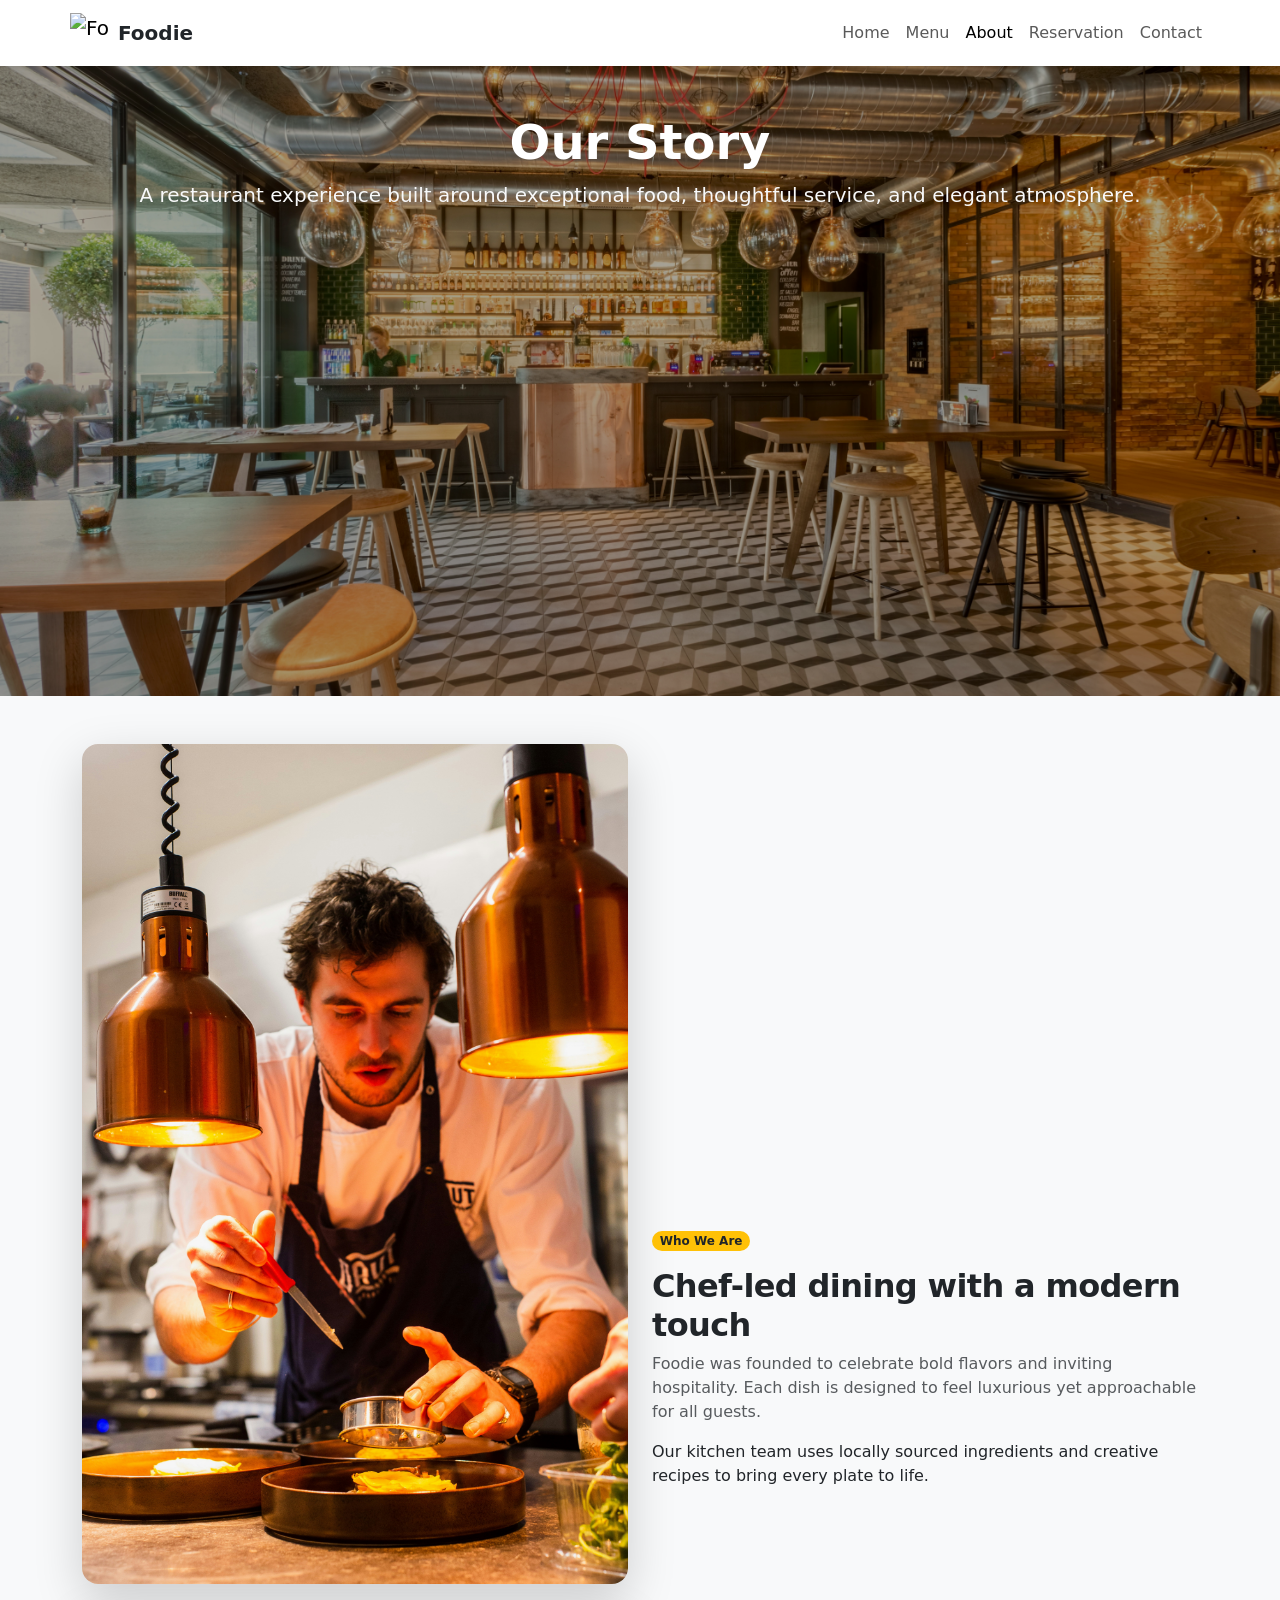
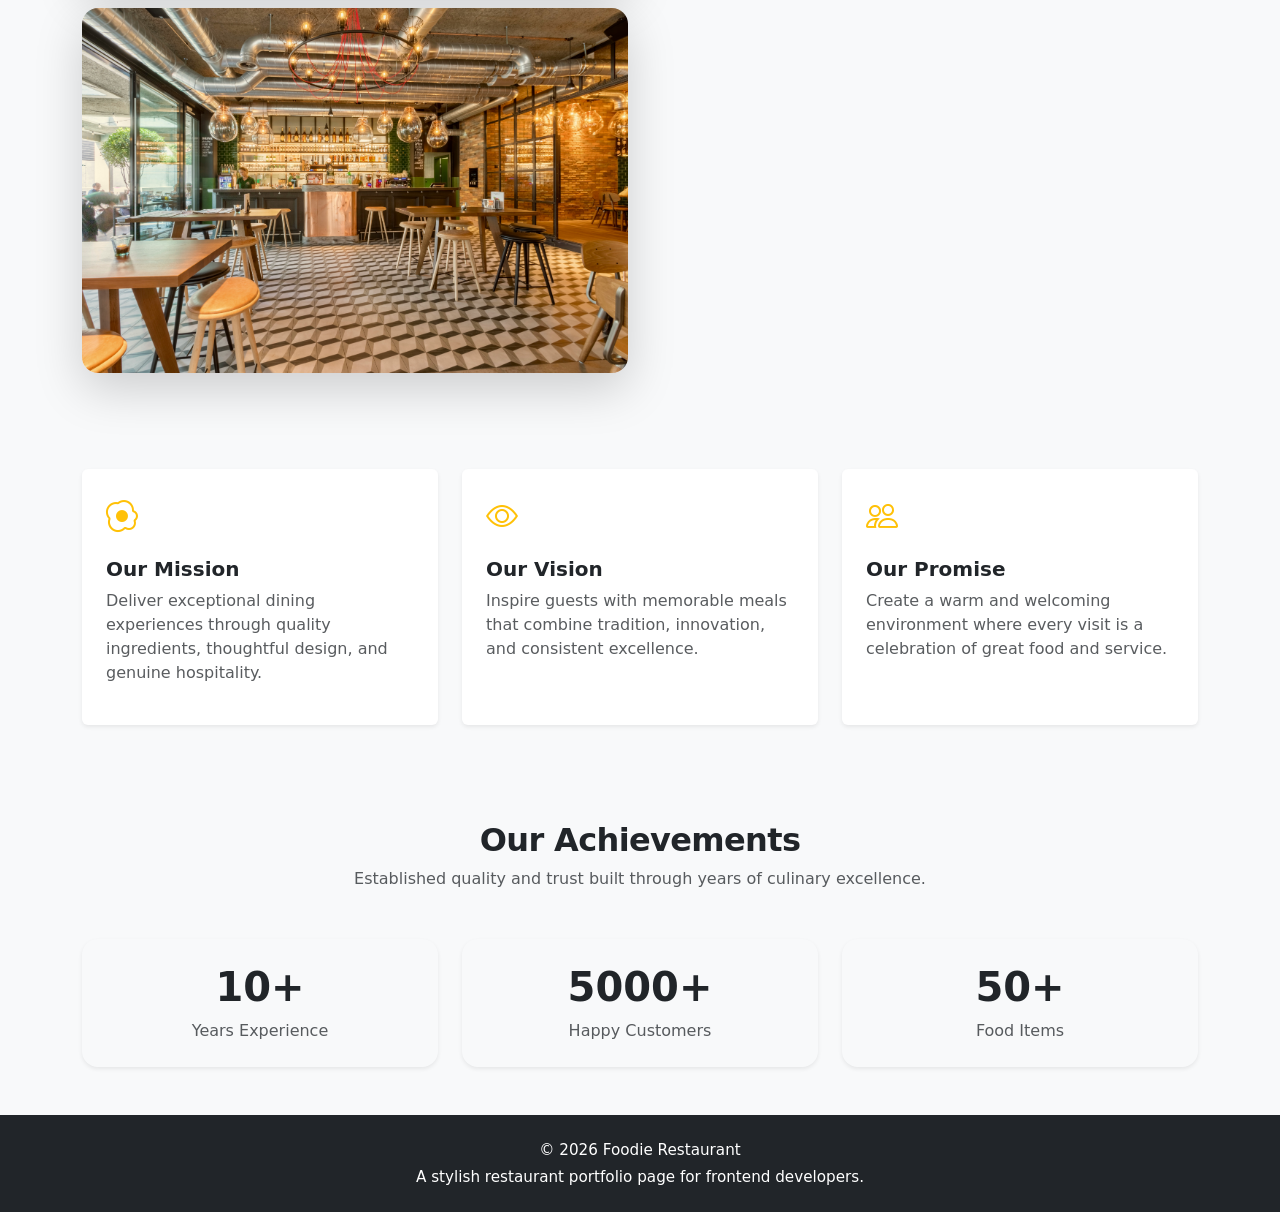
==== about.html @ f1f1a12d "intial commit" ====
<!DOCTYPE html>
<html lang="en">
<head>
  <meta charset="UTF-8" />
  <meta name="viewport" content="width=device-width, initial-scale=1.0" />
  <title>Foodie Restaurant | About</title>
  <link href="https://cdn.jsdelivr.net/npm/bootstrap@5.3.2/dist/css/bootstrap.min.css" rel="stylesheet" />
  <link href="https://cdn.jsdelivr.net/npm/bootstrap-icons@1.11.4/font/bootstrap-icons.css" rel="stylesheet" />
  <link rel="preconnect" href="https://fonts.googleapis.com" />
  <link rel="preconnect" href="https://fonts.gstatic.com" crossorigin />
  <link href="https://fonts.googleapis.com/css2?family=Inter:wght@400;500;600;700;800&display=swap" rel="stylesheet" />
  <link rel="stylesheet" href="css/style.css" />
</head>
<body>
  <header class="sticky-top bg-white shadow-sm">
    <nav class="navbar navbar-expand-lg navbar-light container">
      <a class="navbar-brand d-flex align-items-center" href="index.html">
        <img src="images/logo.png" alt="Foodie Logo" width="40" height="40" class="me-2" />
        <span class="fw-bold text-dark">Foodie</span>
      </a>
      <button class="navbar-toggler" type="button" data-bs-toggle="collapse" data-bs-target="#navMenu" aria-controls="navMenu" aria-expanded="false" aria-label="Toggle navigation">
        <span class="navbar-toggler-icon"></span>
      </button>
      <div class="collapse navbar-collapse" id="navMenu">
        <ul class="navbar-nav ms-auto mb-2 mb-lg-0">
          <li class="nav-item"><a class="nav-link" href="index.html">Home</a></li>
          <li class="nav-item"><a class="nav-link" href="menu.html">Menu</a></li>
          <li class="nav-item"><a class="nav-link active" href="about.html">About</a></li>
          <li class="nav-item"><a class="nav-link" href="reservation.html">Reservation</a></li>
          <li class="nav-item"><a class="nav-link" href="contact.html">Contact</a></li>
        </ul>
      </div>
    </nav>
  </header>

  <section class="about-hero py-5 text-white text-center" style="background-image: url('images/Restaurant interior.jpg');">
    <div class="container">
      <h1 class="display-5 fw-bold">Our Story</h1>
      <p class="lead text-light">A restaurant experience built around exceptional food, thoughtful service, and elegant atmosphere.</p>
    </div>
  </section>

  <section class="container py-5">
    <div class="row align-items-center g-4">
      <div class="col-lg-6">
        <img src="images/chef.jpg" alt="Chef" class="rounded-4 shadow-lg w-100" />
        <img src="images/Restaurant interior.jpg" alt="Restaurant interior" class="rounded-4 shadow-lg w-100 mt-4" />
      </div>
      <div class="col-lg-6">
        <span class="badge bg-warning text-dark rounded-pill mb-3">Who We Are</span>
        <h2 class="fw-bold">Chef-led dining with a modern touch</h2>
        <p class="text-muted">Foodie was founded to celebrate bold flavors and inviting hospitality. Each dish is designed to feel luxurious yet approachable for all guests.</p>
        <p class="mb-0">Our kitchen team uses locally sourced ingredients and creative recipes to bring every plate to life.</p>
      </div>
    </div>
  </section>

  <section class="bg-light py-5">
    <div class="container">
      <div class="row g-4">
        <div class="col-md-4">
          <div class="card border-0 shadow-sm p-4 h-100">
            <div class="mb-3 text-warning"><i class="bi bi-egg-fried fs-2"></i></div>
            <h5 class="fw-bold">Our Mission</h5>
            <p class="text-muted">Deliver exceptional dining experiences through quality ingredients, thoughtful design, and genuine hospitality.</p>
          </div>
        </div>
        <div class="col-md-4">
          <div class="card border-0 shadow-sm p-4 h-100">
            <div class="mb-3 text-warning"><i class="bi bi-eye fs-2"></i></div>
            <h5 class="fw-bold">Our Vision</h5>
            <p class="text-muted">Inspire guests with memorable meals that combine tradition, innovation, and consistent excellence.</p>
          </div>
        </div>
        <div class="col-md-4">
          <div class="card border-0 shadow-sm p-4 h-100">
            <div class="mb-3 text-warning"><i class="bi bi-people fs-2"></i></div>
            <h5 class="fw-bold">Our Promise</h5>
            <p class="text-muted">Create a warm and welcoming environment where every visit is a celebration of great food and service.</p>
          </div>
        </div>
      </div>
    </div>
  </section>

  <section class="container py-5">
    <div class="text-center mb-5">
      <h2 class="fw-bold">Our Achievements</h2>
      <p class="text-muted mx-auto" style="max-width: 620px;">Established quality and trust built through years of culinary excellence.</p>
    </div>
    <div class="row text-center g-4">
      <div class="col-sm-4">
        <div class="stat-card p-4 rounded-4 shadow-sm h-100">
          <h3 class="display-6 fw-bold">10+</h3>
          <p class="mb-0 text-muted">Years Experience</p>
        </div>
      </div>
      <div class="col-sm-4">
        <div class="stat-card p-4 rounded-4 shadow-sm h-100">
          <h3 class="display-6 fw-bold">5000+</h3>
          <p class="mb-0 text-muted">Happy Customers</p>
        </div>
      </div>
      <div class="col-sm-4">
        <div class="stat-card p-4 rounded-4 shadow-sm h-100">
          <h3 class="display-6 fw-bold">50+</h3>
          <p class="mb-0 text-muted">Food Items</p>
        </div>
      </div>
    </div>
  </section>

  <footer class="bg-dark text-white py-4">
    <div class="container text-center">
      <p class="mb-1">&copy; <span id="currentYearAbout"></span> Foodie Restaurant</p>
      <p class="mb-0">A stylish restaurant portfolio page for frontend developers.</p>
    </div>
  </footer>

  <script src="https://cdn.jsdelivr.net/npm/bootstrap@5.3.2/dist/js/bootstrap.bundle.min.js"></script>
  <script src="js/script.js"></script>
</body>
</html>
---- css/style.css ----
/* Global Styles */
:root {
  font-family: 'Inter', sans-serif;
  color: #212529;
  scroll-behavior: smooth;
}

body {
  background-color: #f8f9fa;
  min-height: 100%;
}

img {
  max-width: 100%;
  display: block;
}

a {
  text-decoration: none;
}

.btn-outline-warning {
  border-width: 2px;
}

/* Hero Sections */
.hero-section,
.menu-hero,
.about-hero,
.reservation-hero,
.contact-hero {
  min-height: 70vh;
  background-size: cover;
  background-position: center;
  position: relative;
}

.hero-section::before,
.menu-hero::before,
.about-hero::before,
.reservation-hero::before,
.contact-hero::before {
  content: '';
  position: absolute;
  inset: 0;
  background: rgba(0, 0, 0, 0.35);
}

.hero-section .container,
.menu-hero .container,
.about-hero .container,
.reservation-hero .container,
.contact-hero .container {
  position: relative;
  z-index: 1;
}

.hero-section h1,
.menu-hero h1,
.about-hero h1,
.reservation-hero h1,
.contact-hero h1 {
  color: #fff;
}

.hero-section {
  background-color: #7a7a7a;
}

.hero-section h1 {
  text-shadow: 0 10px 30px rgba(0, 0, 0, 0.35);
}

.hero-section .lead {
  color: rgba(255, 255, 255, 0.9);
  max-width: 680px;
}

.hero-section .btn-outline-light {
  border-color: rgba(255, 255, 255, 0.85);
}

/* Cards */
.food-card,
.menu-card,
.stat-card,
.card {
  transition: transform .25s ease, box-shadow .25s ease;
}

.food-card:hover,
.menu-card:hover,
.card:hover {
  transform: translateY(-6px);
  box-shadow: 0 18px 45px rgba(0,0,0,.12);
}

.card .card-img-top {
  height: 240px;
  width: 100%;
  object-fit: cover;
}

.order-btn {
  transition: transform .2s ease;
}

.order-btn:hover {
  transform: scale(1.02);
}

.special-offers {
  border-radius: 2rem 0 0 2rem;
}

.map-box {
  min-height: 240px;
}

/* Section headers */
h2 {
  letter-spacing: -.02em;
}

/* Responsive Navigation */
.navbar-nav .nav-link {
  font-weight: 500;
}

/* Footer */
footer {
  font-size: .95rem;
}

/* Form focus */
.form-control:focus,
.form-select:focus,
.btn:focus {
  box-shadow: 0 0 0 .25rem rgba(255, 193, 7, .25);
}

/* Smaller devices */
@media (max-width: 991px) {
  .hero-section,
  .menu-hero,
  .about-hero,
  .reservation-hero,
  .contact-hero {
    min-height: 55vh;
  }
}

@media (max-width: 575px) {
  .special-offers {
    border-radius: 0;
  }
}
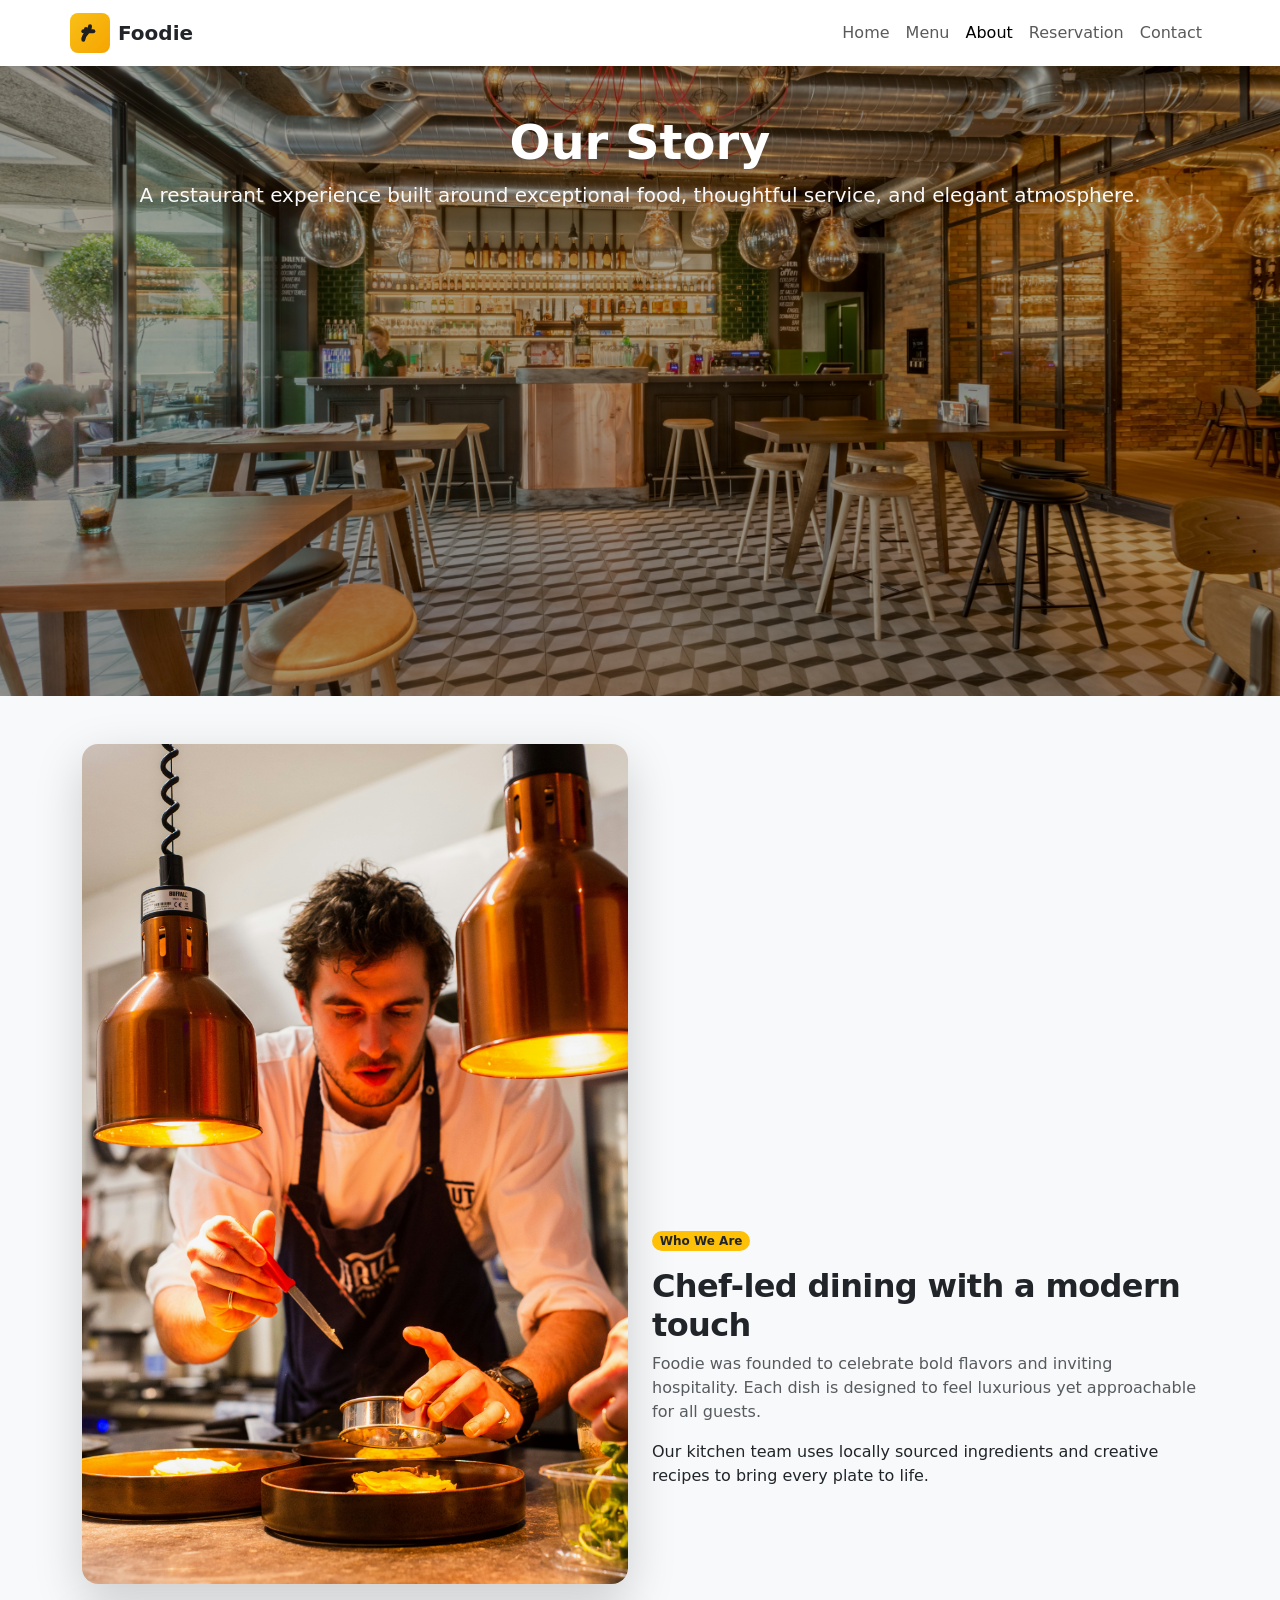
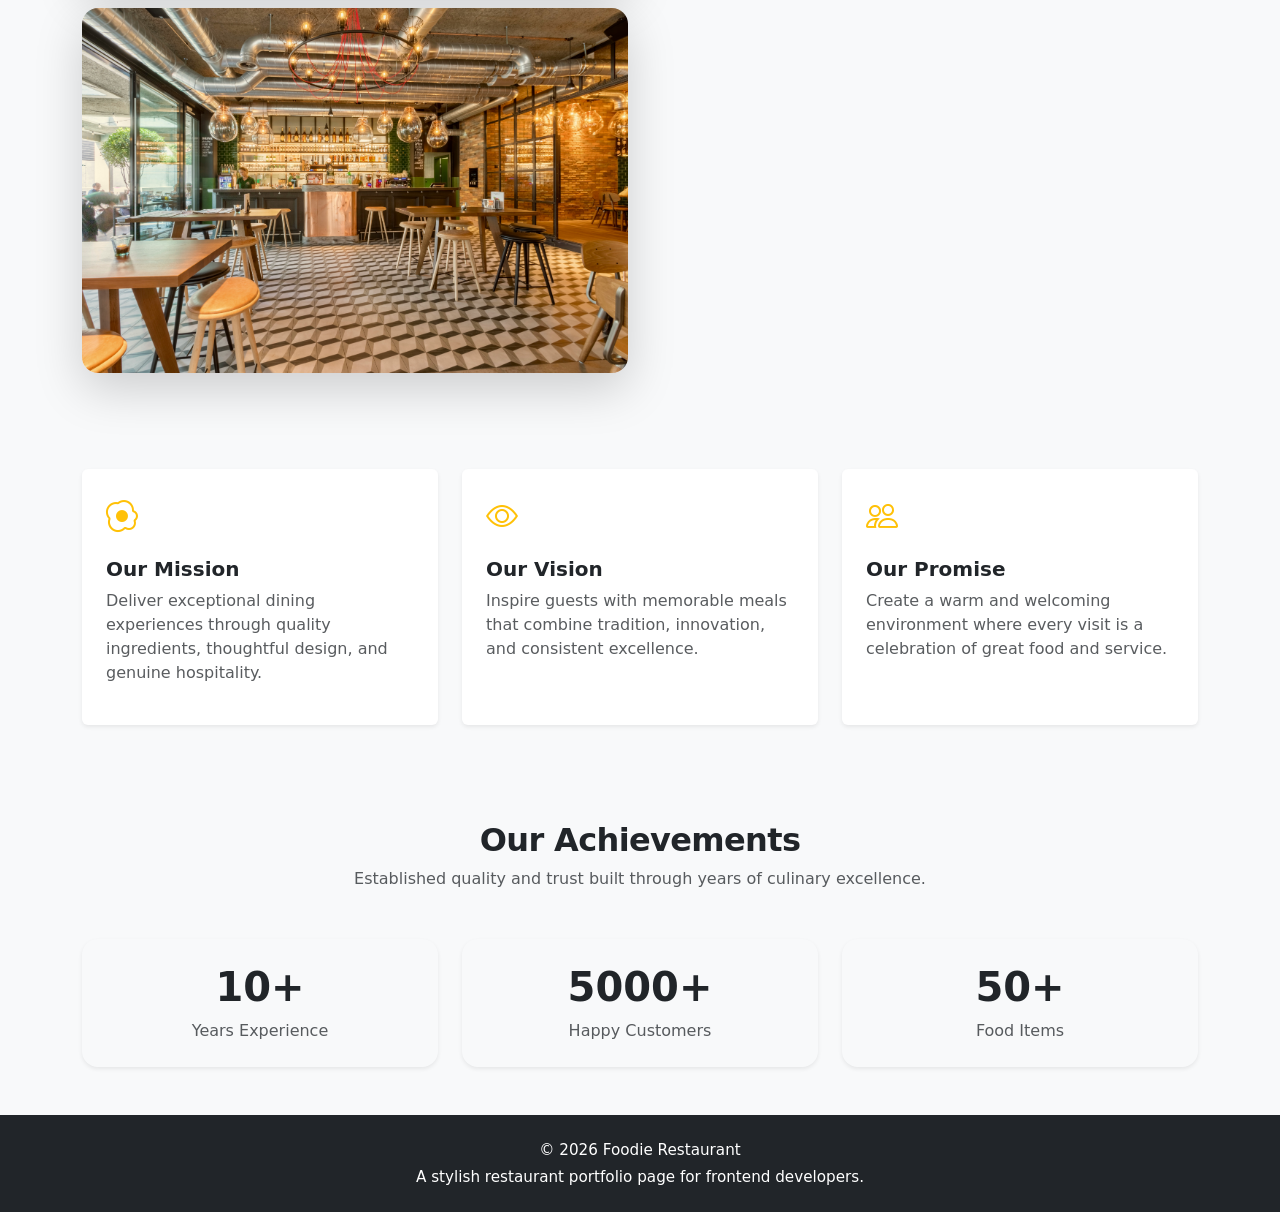
==== commit 52b9ef40: "adding pages and and images" ====
--- a/about.html
+++ b/about.html
@@ -15,7 +15,7 @@
   <header class="sticky-top bg-white shadow-sm">
     <nav class="navbar navbar-expand-lg navbar-light container">
       <a class="navbar-brand d-flex align-items-center" href="index.html">
-        <img src="images/logo.png" alt="Foodie Logo" width="40" height="40" class="me-2" />
+        <img src="images/logo.svg" alt="Foodie Logo" width="40" height="40" class="me-2" />
         <span class="fw-bold text-dark">Foodie</span>
       </a>
       <button class="navbar-toggler" type="button" data-bs-toggle="collapse" data-bs-target="#navMenu" aria-controls="navMenu" aria-expanded="false" aria-label="Toggle navigation">
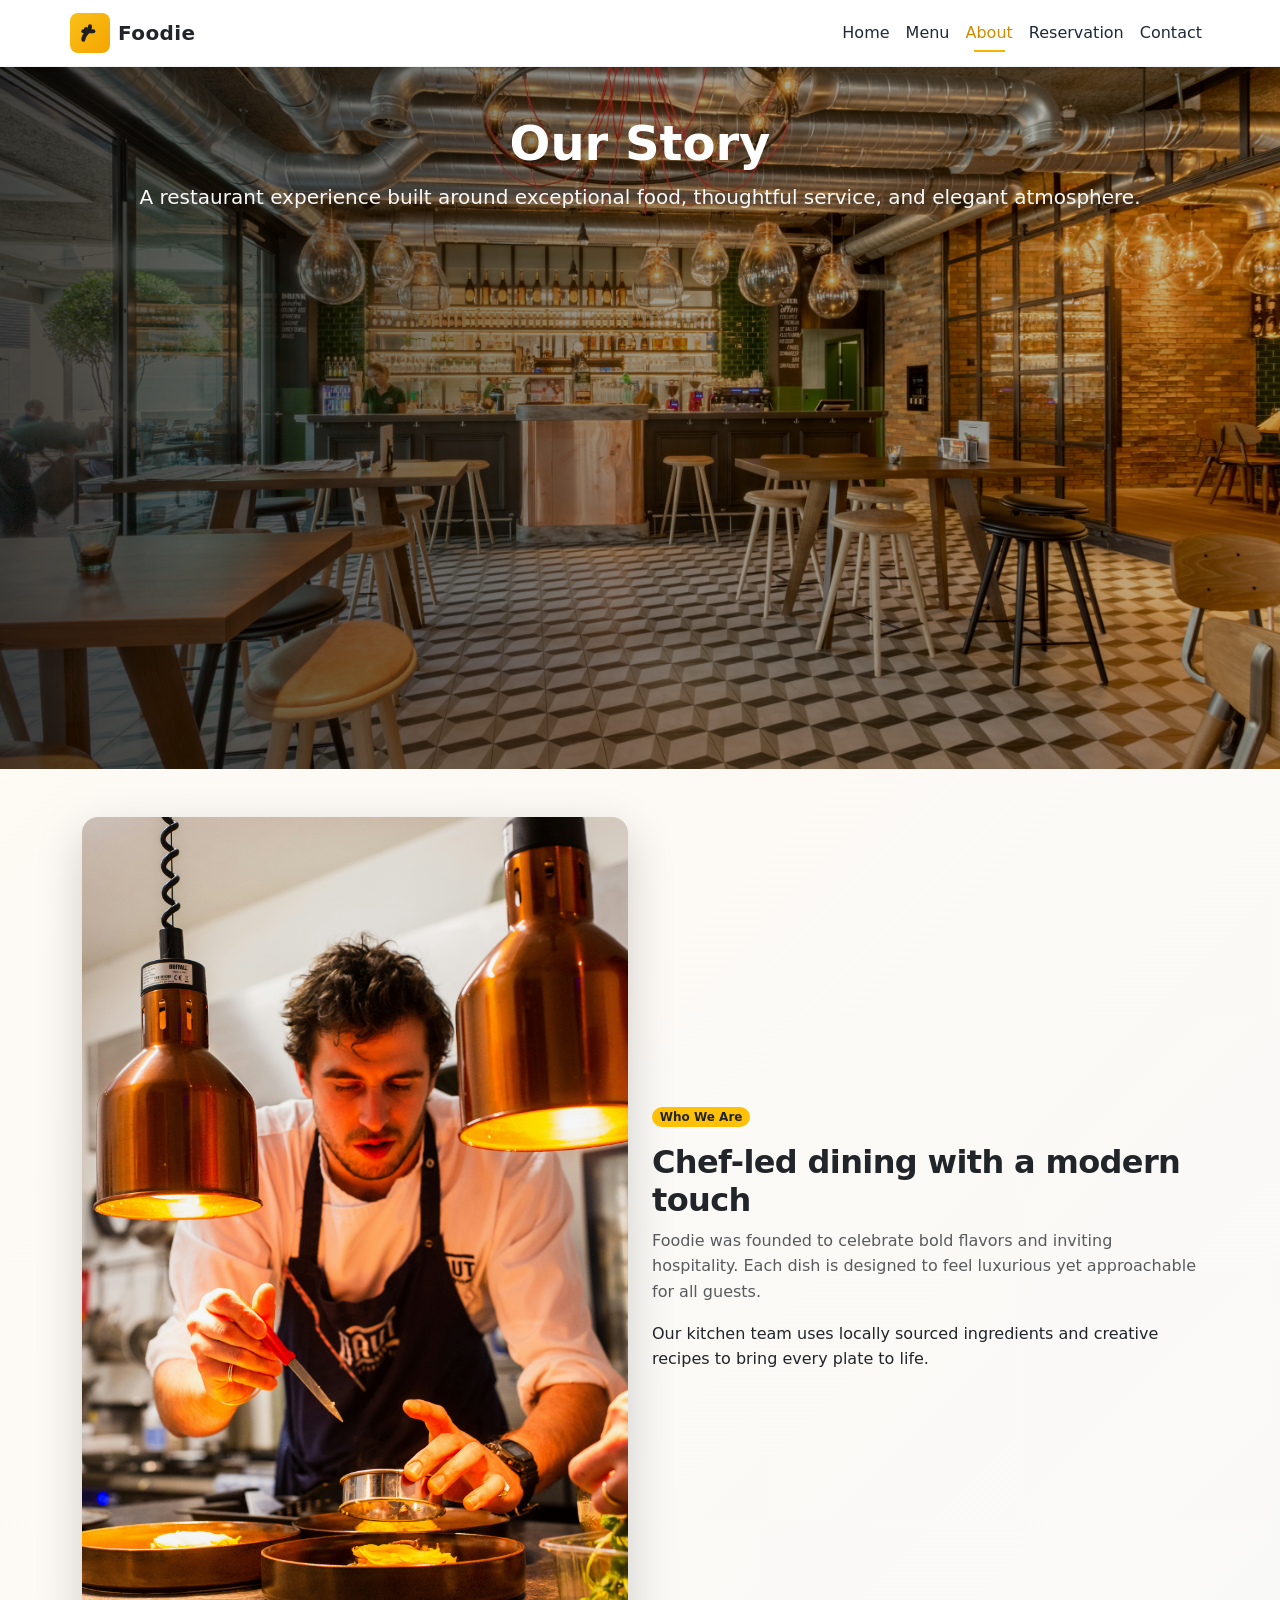
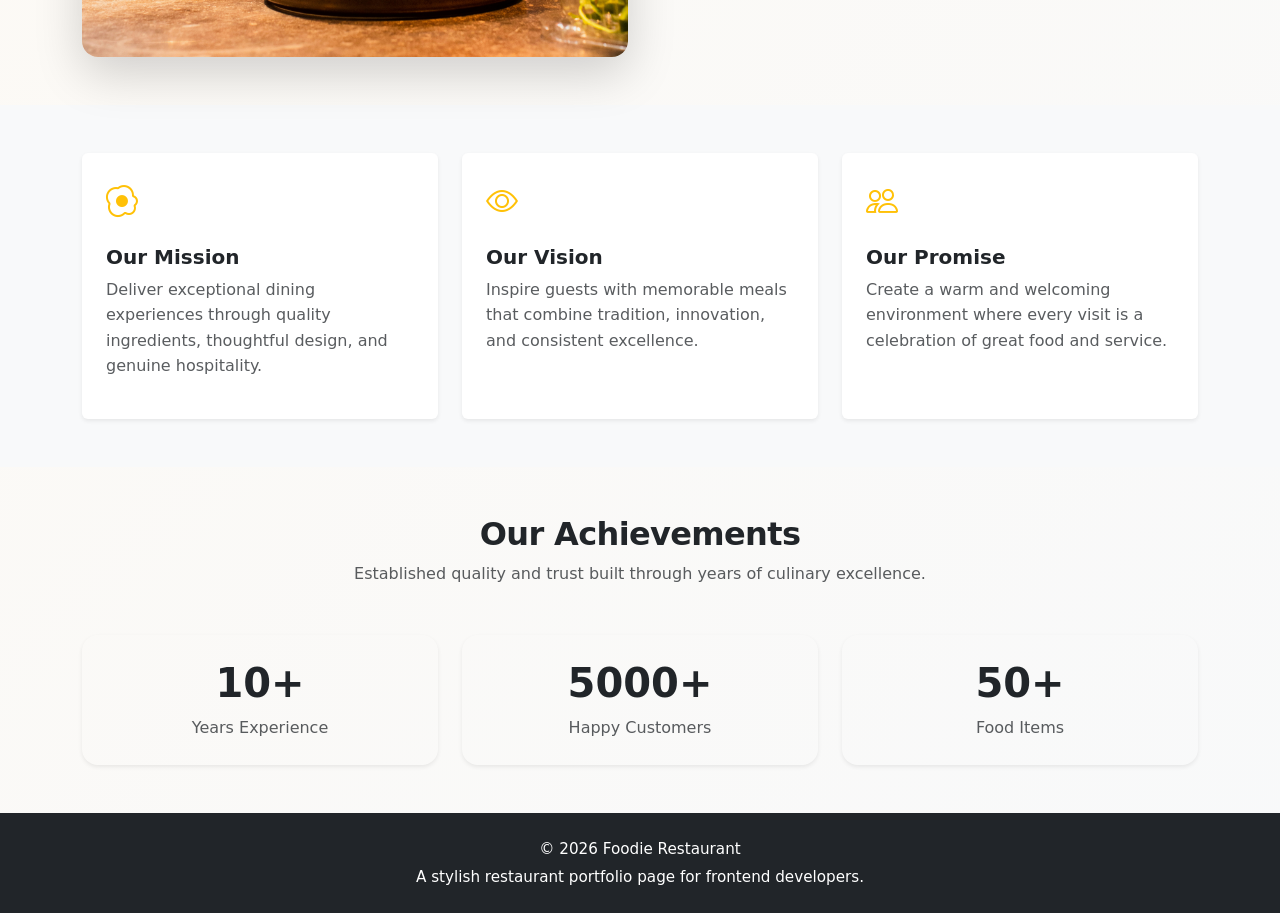
==== commit 0820ceeb: "add animation and make responsive" ====
--- a/about.html
+++ b/about.html
@@ -44,7 +44,6 @@
     <div class="row align-items-center g-4">
       <div class="col-lg-6">
         <img src="images/chef.jpg" alt="Chef" class="rounded-4 shadow-lg w-100" />
-        <img src="images/Restaurant interior.jpg" alt="Restaurant interior" class="rounded-4 shadow-lg w-100 mt-4" />
       </div>
       <div class="col-lg-6">
         <span class="badge bg-warning text-dark rounded-pill mb-3">Who We Are</span>
--- a/css/style.css
+++ b/css/style.css
@@ -1,13 +1,22 @@
 /* Global Styles */
 :root {
   font-family: 'Inter', sans-serif;
-  color: #212529;
+  color: #1f2937;
   scroll-behavior: smooth;
+  --accent: #f4b400;
+  --accent-dark: #d08c00;
+  --surface: #ffffff;
+  --muted: #6b7280;
+}
+
+* {
+  box-sizing: border-box;
 }
 
 body {
-  background-color: #f8f9fa;
+  background: linear-gradient(135deg, #fffaf2 0%, #f8f9fa 100%);
   min-height: 100%;
+  line-height: 1.6;
 }
 
 img {
@@ -21,6 +30,47 @@
 
 .btn-outline-warning {
   border-width: 2px;
+}
+
+header {
+  backdrop-filter: blur(16px);
+  background: rgba(255, 255, 255, 0.92) !important;
+  border-bottom: 1px solid rgba(0, 0, 0, 0.05);
+}
+
+.navbar-brand span {
+  letter-spacing: 0.02em;
+}
+
+.navbar-nav .nav-link {
+  font-weight: 500;
+  color: #1f2937;
+  padding: 0.7rem 1rem;
+  position: relative;
+  transition: color 0.25s ease;
+}
+
+.navbar-nav .nav-link::after {
+  content: '';
+  position: absolute;
+  left: 1rem;
+  right: 1rem;
+  bottom: 0.3rem;
+  height: 2px;
+  background: var(--accent);
+  transform: scaleX(0);
+  transform-origin: center;
+  transition: transform 0.25s ease;
+}
+
+.navbar-nav .nav-link:hover::after,
+.navbar-nav .nav-link.active::after {
+  transform: scaleX(1);
+}
+
+.navbar-nav .nav-link:hover,
+.navbar-nav .nav-link.active {
+  color: var(--accent-dark);
 }
 
 /* Hero Sections */
@@ -29,10 +79,11 @@
 .about-hero,
 .reservation-hero,
 .contact-hero {
-  min-height: 70vh;
+  min-height: 78vh;
   background-size: cover;
   background-position: center;
   position: relative;
+  overflow: hidden;
 }
 
 .hero-section::before,
@@ -43,7 +94,19 @@
   content: '';
   position: absolute;
   inset: 0;
-  background: rgba(0, 0, 0, 0.35);
+  background: linear-gradient(90deg, rgba(0, 0, 0, 0.72) 0%, rgba(0, 0, 0, 0.35) 55%, rgba(0, 0, 0, 0.2) 100%);
+}
+
+.hero-section::after {
+  content: '';
+  position: absolute;
+  width: 320px;
+  height: 320px;
+  right: -90px;
+  bottom: -120px;
+  border-radius: 50%;
+  background: radial-gradient(circle, rgba(244, 180, 0, 0.28) 0%, rgba(244, 180, 0, 0) 70%);
+  animation: pulseGlow 6s ease-in-out infinite;
 }
 
 .hero-section .container,
@@ -67,17 +130,39 @@
   background-color: #7a7a7a;
 }
 
+.hero-copy {
+  animation: fadeUp 0.8s ease both;
+}
+
 .hero-section h1 {
   text-shadow: 0 10px 30px rgba(0, 0, 0, 0.35);
+  font-size: clamp(2.2rem, 4.3vw, 4.3rem);
+  line-height: 1.08;
 }
 
 .hero-section .lead {
-  color: rgba(255, 255, 255, 0.9);
+  color: rgba(255, 255, 255, 0.92);
   max-width: 680px;
+  font-size: 1.06rem;
 }
 
 .hero-section .btn-outline-light {
-  border-color: rgba(255, 255, 255, 0.85);
+  border-color: rgba(255, 255, 255, 0.9);
+}
+
+.hero-section .btn {
+  min-width: 160px;
+  padding: 0.85rem 1.2rem;
+  border-radius: 999px;
+  transition: transform 0.2s ease, box-shadow 0.2s ease;
+}
+
+.hero-section .btn:hover {
+  transform: translateY(-2px);
+}
+
+.hero-section .btn-warning {
+  box-shadow: 0 12px 30px rgba(244, 180, 0, 0.26);
 }
 
 /* Cards */
@@ -85,32 +170,55 @@
 .menu-card,
 .stat-card,
 .card {
-  transition: transform .25s ease, box-shadow .25s ease;
+  transition: transform 0.25s ease, box-shadow 0.25s ease;
 }
 
 .food-card:hover,
 .menu-card:hover,
 .card:hover {
-  transform: translateY(-6px);
-  box-shadow: 0 18px 45px rgba(0,0,0,.12);
+  transform: translateY(-8px) scale(1.01);
+  box-shadow: 0 18px 45px rgba(0, 0, 0, 0.12);
 }
 
 .card .card-img-top {
   height: 240px;
   width: 100%;
   object-fit: cover;
+  transition: transform 0.35s ease;
+}
+
+.food-card:hover .card-img-top {
+  transform: scale(1.05);
 }
 
 .order-btn {
-  transition: transform .2s ease;
+  transition: transform 0.2s ease, box-shadow 0.2s ease;
+  border-radius: 999px;
+  padding: 0.45rem 0.95rem;
 }
 
 .order-btn:hover {
-  transform: scale(1.02);
+  transform: translateY(-2px);
+  box-shadow: 0 10px 20px rgba(244, 180, 0, 0.18);
+}
+
+.about-preview img {
+  min-height: 320px;
+  object-fit: cover;
 }
 
 .special-offers {
-  border-radius: 2rem 0 0 2rem;
+  border-radius: 2rem;
+  overflow: hidden;
+  position: relative;
+}
+
+.special-offers::before {
+  content: '';
+  position: absolute;
+  inset: 0;
+  background: linear-gradient(135deg, rgba(255, 255, 255, 0.08), rgba(255, 255, 255, 0));
+  pointer-events: none;
 }
 
 .map-box {
@@ -119,39 +227,154 @@
 
 /* Section headers */
 h2 {
-  letter-spacing: -.02em;
-}
-
-/* Responsive Navigation */
-.navbar-nav .nav-link {
-  font-weight: 500;
+  letter-spacing: -0.02em;
+}
+
+/* Reveal animations */
+.reveal {
+  opacity: 0;
+  transform: translateY(24px);
+  transition: opacity 0.7s ease, transform 0.7s ease;
+}
+
+.reveal.is-visible {
+  opacity: 1;
+  transform: translateY(0);
+}
+
+.skill-card {
+  background: linear-gradient(145deg, #ffffff 0%, #fff8e7 100%);
+  border: 1px solid rgba(244, 180, 0, 0.15);
+  border-radius: 1.25rem;
+  padding: 1.5rem;
+  box-shadow: 0 12px 30px rgba(0, 0, 0, 0.06);
+  transition: transform 0.25s ease, box-shadow 0.25s ease;
+}
+
+.skill-card:hover {
+  transform: translateY(-6px);
+  box-shadow: 0 16px 40px rgba(0, 0, 0, 0.1);
+}
+
+.skill-card .bi {
+  color: var(--accent-dark);
+}
+
+.skill-meter {
+  height: 10px;
+  background: #f3e6c3;
+  border-radius: 999px;
+  overflow: hidden;
+}
+
+.skill-meter span {
+  display: block;
+  width: 0;
+  height: 100%;
+  border-radius: inherit;
+  background: linear-gradient(90deg, var(--accent) 0%, #ffd970 100%);
+  transition: width 1.1s ease;
 }
 
 /* Footer */
 footer {
-  font-size: .95rem;
+  font-size: 0.95rem;
 }
 
 /* Form focus */
 .form-control:focus,
 .form-select:focus,
 .btn:focus {
-  box-shadow: 0 0 0 .25rem rgba(255, 193, 7, .25);
-}
-
-/* Smaller devices */
+  box-shadow: 0 0 0 0.25rem rgba(255, 193, 7, 0.25);
+}
+
+/* Animations */
+@keyframes fadeUp {
+  from {
+    opacity: 0;
+    transform: translateY(24px);
+  }
+  to {
+    opacity: 1;
+    transform: translateY(0);
+  }
+}
+
+@keyframes pulseGlow {
+  0%,
+  100% {
+    transform: scale(1);
+    opacity: 0.45;
+  }
+  50% {
+    transform: scale(1.08);
+    opacity: 0.7;
+  }
+}
+
+/* Responsive Layout */
 @media (max-width: 991px) {
   .hero-section,
   .menu-hero,
   .about-hero,
   .reservation-hero,
   .contact-hero {
-    min-height: 55vh;
+    min-height: 62vh;
+  }
+
+  .navbar-nav {
+    padding-top: 0.75rem;
+  }
+}
+
+@media (max-width: 767px) {
+  .hero-section {
+    min-height: 60vh;
+    text-align: center;
+  }
+
+  .hero-section .lead {
+    margin-inline: auto;
+  }
+
+  .hero-section .d-flex.gap-3 {
+    flex-direction: column;
+    align-items: center;
+  }
+
+  .hero-section .btn {
+    width: 100%;
+    max-width: 280px;
+  }
+
+  .carousel-item p {
+    font-size: 1rem !important;
+  }
+
+  .special-offers {
+    border-radius: 1.25rem;
   }
 }
 
 @media (max-width: 575px) {
+  .container {
+    padding-inline: 1rem;
+  }
+
   .special-offers {
     border-radius: 0;
   }
-}
+
+  .hero-section {
+    padding: 3rem 0;
+  }
+
+  .card .card-img-top {
+    height: 180px;
+  }
+
+  .btn-lg {
+    padding: 0.75rem 1rem;
+    font-size: 1rem;
+  }
+}
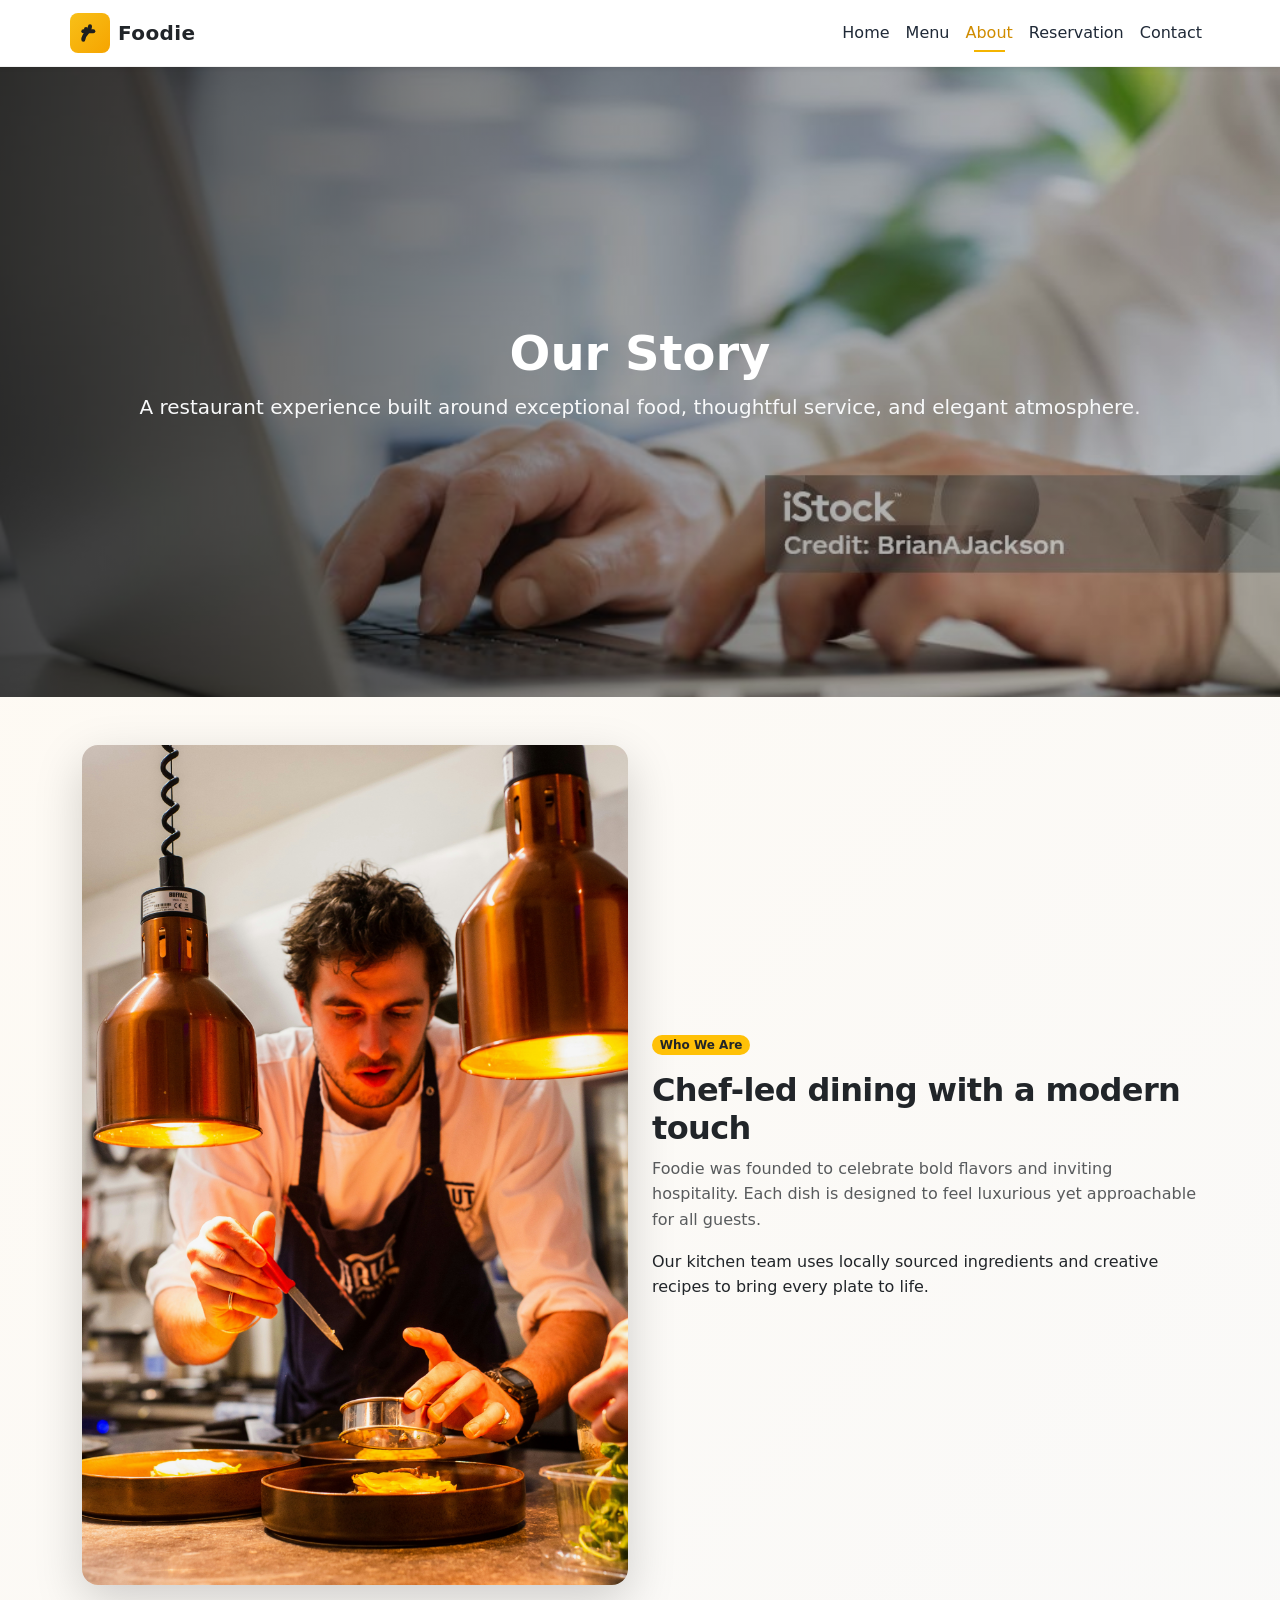
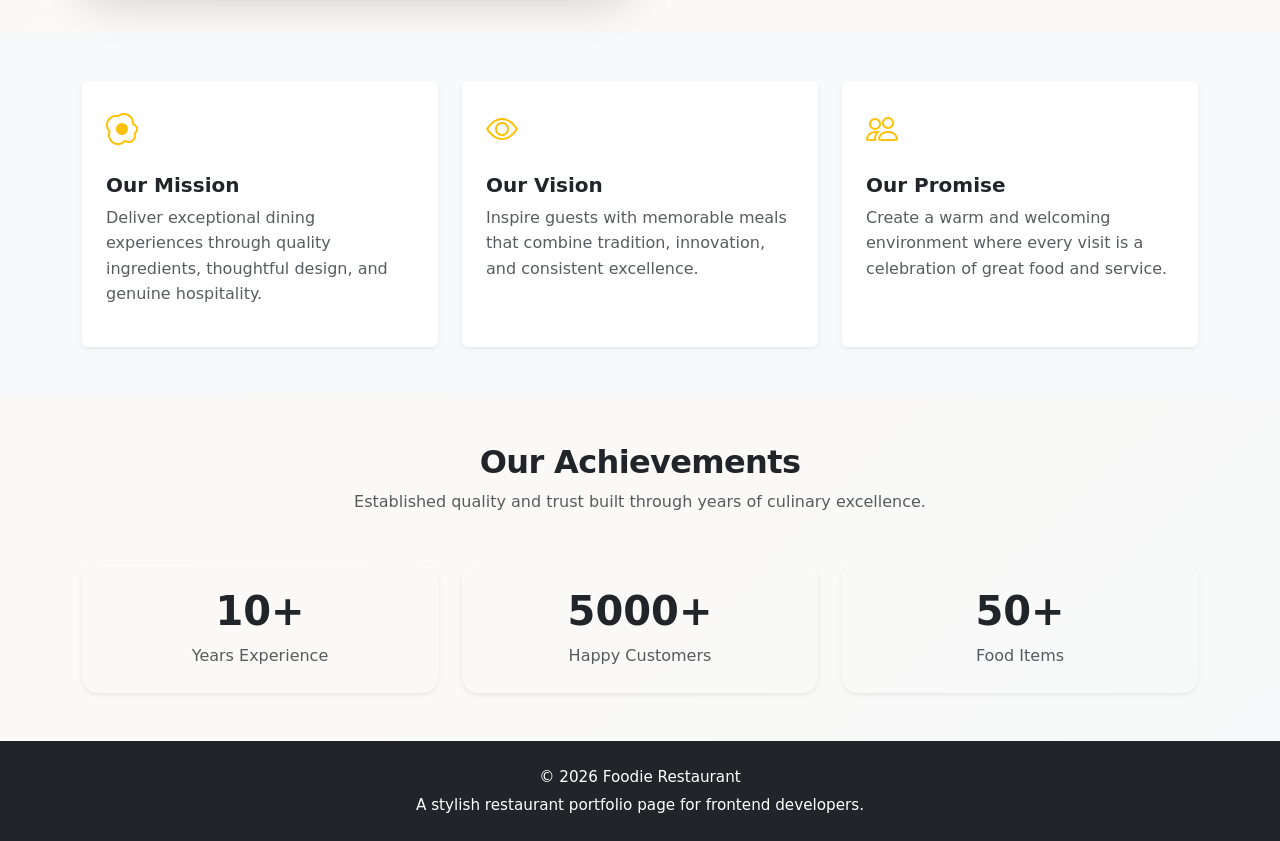
==== commit bb2266af: "adding img in reservation page" ====
--- a/about.html
+++ b/about.html
@@ -33,7 +33,7 @@
     </nav>
   </header>
 
-  <section class="about-hero py-5 text-white text-center" style="background-image: url('images/Restaurant interior.jpg');">
+  <section class="about-hero py-5 text-white text-center" style="background-image: url('images/get in touch.jpg');">
     <div class="container">
       <h1 class="display-5 fw-bold">Our Story</h1>
       <p class="lead text-light">A restaurant experience built around exceptional food, thoughtful service, and elegant atmosphere.</p>
--- a/css/style.css
+++ b/css/style.css
@@ -79,11 +79,13 @@
 .about-hero,
 .reservation-hero,
 .contact-hero {
-  min-height: 78vh;
+  min-height: 70vh;
   background-size: cover;
   background-position: center;
   position: relative;
   overflow: hidden;
+  display: flex;
+  align-items: center;
 }
 
 .hero-section::before,
@@ -276,6 +278,56 @@
   transition: width 1.1s ease;
 }
 
+/* Reservation and contact page */
+.reservation-banner-card {
+  background: rgba(255, 255, 255, 0.92);
+  color: #1f2937;
+  box-shadow: 0 14px 35px rgba(0, 0, 0, 0.14);
+}
+
+.contact-hero {
+  background-size: cover;
+  background-position: center;
+  position: relative;
+}
+
+.contact-hero::before {
+  content: '';
+  position: absolute;
+  inset: 0;
+  background: linear-gradient(90deg, rgba(0, 0, 0, 0.72) 0%, rgba(0, 0, 0, 0.42) 100%);
+}
+
+.contact-hero .container {
+  position: relative;
+  z-index: 1;
+}
+
+.contact-quick-card,
+.contact-info-card,
+.contact-form-card,
+.map-card {
+  transition: transform 0.25s ease, box-shadow 0.25s ease;
+}
+
+.contact-quick-card:hover,
+.contact-info-card:hover,
+.contact-form-card:hover,
+.map-card:hover {
+  transform: translateY(-4px);
+  box-shadow: 0 18px 40px rgba(0, 0, 0, 0.08) !important;
+}
+
+.contact-quick-card {
+  background: rgba(255, 255, 255, 0.9);
+  color: #1f2937;
+}
+
+.map-box {
+  background: linear-gradient(135deg, #fff8e7, #fffdf7);
+  border: 1px dashed rgba(244, 180, 0, 0.35);
+}
+
 /* Footer */
 footer {
   font-size: 0.95rem;
@@ -319,7 +371,7 @@
   .about-hero,
   .reservation-hero,
   .contact-hero {
-    min-height: 62vh;
+    min-height: 60vh;
   }
 
   .navbar-nav {
@@ -328,8 +380,12 @@
 }
 
 @media (max-width: 767px) {
-  .hero-section {
-    min-height: 60vh;
+  .hero-section,
+  .menu-hero,
+  .about-hero,
+  .reservation-hero,
+  .contact-hero {
+    min-height: 52vh;
     text-align: center;
   }
 
